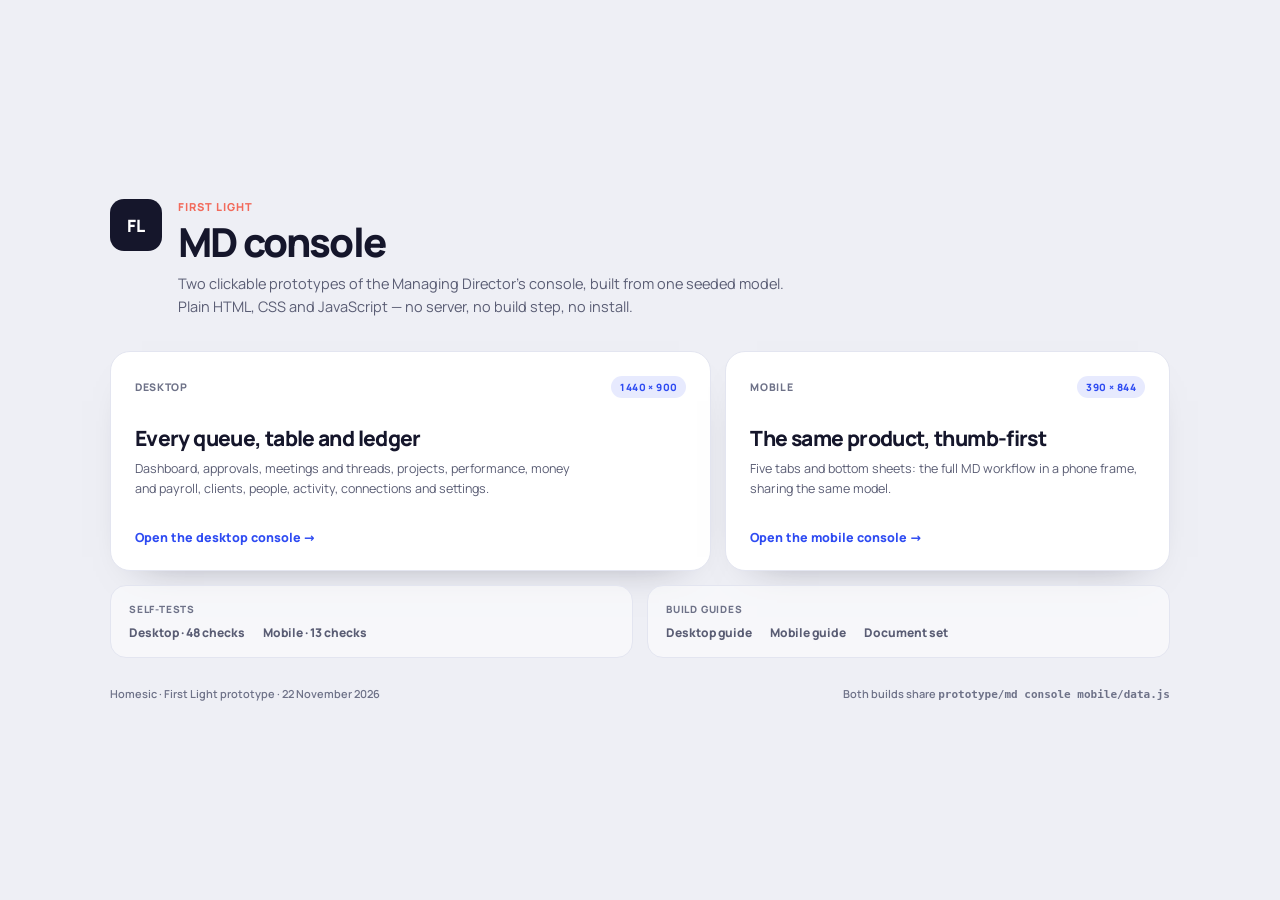
==== index.html @ 13a56bd3 "Add a landing page for the hosted prototypes" ====
<!DOCTYPE html>
<html lang="en">
<head>
<meta charset="utf-8">
<meta name="viewport" content="width=device-width, initial-scale=1">
<title>First Light · MD console prototypes</title>
<style>
  @font-face{font-family:"Manrope";src:url("prototype/md console mobile/fonts/Manrope-400.woff2") format("woff2");font-weight:400;font-display:swap}
  @font-face{font-family:"Manrope";src:url("prototype/md console mobile/fonts/Manrope-600.woff2") format("woff2");font-weight:600;font-display:swap}
  @font-face{font-family:"Manrope";src:url("prototype/md console mobile/fonts/Manrope-800.woff2") format("woff2");font-weight:800;font-display:swap}
  :root{--ink:#15162B;--ink2:#5A5D74;--ink3:#6E7288;--line:#E3E5F0;--canvas:#EEEFF5;--cobalt:#2E4BF2;--coral:#F26A5B}
  *{box-sizing:border-box;margin:0;padding:0}
  body{min-height:100dvh;background:var(--canvas);color:var(--ink);font-family:"Manrope",system-ui,sans-serif;display:grid;place-items:center;padding:32px 20px}
  main{width:min(1060px,100%)}
  header{display:flex;align-items:flex-start;gap:16px;margin-bottom:32px}
  .logo{width:52px;height:52px;border-radius:14px;background:var(--ink);color:#fff;display:grid;place-items:center;font-weight:800;font-size:17px;flex:0 0 auto}
  .kicker{font-size:11px;font-weight:800;letter-spacing:.09em;text-transform:uppercase;color:var(--coral)}
  h1{font-size:40px;font-weight:800;letter-spacing:-.045em;line-height:1;margin-top:8px}
  .lede{font-size:14.5px;line-height:1.6;color:var(--ink2);margin-top:10px;max-width:620px}
  .cards{display:grid;grid-template-columns:1.15fr .85fr;gap:14px}
  .card{display:flex;flex-direction:column;background:#fff;border:1px solid var(--line);border-radius:20px;padding:24px;
    box-shadow:0 18px 40px -32px rgba(21,22,43,.5);text-decoration:none;color:inherit;transition:transform .16s,border-color .16s,box-shadow .16s}
  .card:hover{transform:translateY(-2px);border-color:#C9CEE6;box-shadow:0 26px 50px -32px rgba(21,22,43,.45)}
  .card-top{display:flex;justify-content:space-between;align-items:center;font-size:10.5px;font-weight:800;letter-spacing:.06em;text-transform:uppercase;color:var(--ink3)}
  .pill{font-size:10px;font-weight:800;letter-spacing:.04em;color:var(--cobalt);background:#E7EAFE;border-radius:999px;padding:4px 9px}
  .card h2{font-size:21px;font-weight:800;letter-spacing:-.03em;line-height:1.2;margin-top:28px}
  .card p{font-size:12.5px;line-height:1.6;color:var(--ink2);margin-top:8px;max-width:440px}
  .open{margin-top:30px;font-size:12.5px;font-weight:800;color:var(--cobalt)}
  .card.mobile h2{margin-top:28px}
  .meta{display:grid;grid-template-columns:1fr 1fr;gap:14px;margin-top:14px}
  .panel{background:rgba(255,255,255,.55);border:1px solid var(--line);border-radius:16px;padding:16px 18px}
  .panel h3{font-size:10px;font-weight:800;letter-spacing:.08em;text-transform:uppercase;color:var(--ink3);margin-bottom:8px}
  .links{display:flex;flex-wrap:wrap;gap:8px 18px}
  a.plain{font-size:12px;font-weight:700;color:var(--ink2);text-decoration:none}
  a.plain:hover{color:var(--cobalt)}
  footer{display:flex;justify-content:space-between;gap:14px;flex-wrap:wrap;margin-top:28px;font-size:11px;font-weight:600;color:var(--ink3)}
  @media (max-width: 760px){
    .cards,.meta{grid-template-columns:1fr}
    h1{font-size:32px}
    .card h2{margin-top:20px}
  }
</style>
</head>
<body>
<main>
  <header>
    <div class="logo">FL</div>
    <div>
      <div class="kicker">First Light</div>
      <h1>MD console</h1>
      <p class="lede">Two clickable prototypes of the Managing Director's console, built from one seeded
        model. Plain HTML, CSS and JavaScript — no server, no build step, no install.</p>
    </div>
  </header>

  <section class="cards">
    <a class="card" href="prototype/md%20console%20Desktop/md-app.html">
      <div class="card-top"><span>Desktop</span><span class="pill">1440 × 900</span></div>
      <h2>Every queue, table and ledger</h2>
      <p>Dashboard, approvals, meetings and threads, projects, performance, money and payroll,
        clients, people, activity, connections and settings.</p>
      <span class="open">Open the desktop console →</span>
    </a>
    <a class="card mobile" href="prototype/md%20console%20mobile/m-app.html">
      <div class="card-top"><span>Mobile</span><span class="pill">390 × 844</span></div>
      <h2>The same product, thumb-first</h2>
      <p>Five tabs and bottom sheets: the full MD workflow in a phone frame, sharing the same model.</p>
      <span class="open">Open the mobile console →</span>
    </a>
  </section>

  <section class="meta">
    <div class="panel">
      <h3>Self-tests</h3>
      <div class="links">
        <a class="plain" href="prototype/md%20console%20Desktop/md-app.html?selftest=1">Desktop · 48 checks</a>
        <a class="plain" href="prototype/md%20console%20mobile/m-app.html?selftest=1">Mobile · 13 checks</a>
      </div>
    </div>
    <div class="panel">
      <h3>Build guides</h3>
      <div class="links">
        <a class="plain" href="https://github.com/araryankumar29/blue-light-first-light-docs/blob/main/DESKTOP_APP_GUIDE.md">Desktop guide</a>
        <a class="plain" href="https://github.com/araryankumar29/blue-light-first-light-docs/blob/main/MOBILE_APP_GUIDE.md">Mobile guide</a>
        <a class="plain" href="https://github.com/araryankumar29/blue-light-first-light-docs">Document set</a>
      </div>
    </div>
  </section>

  <footer>
    <span>Homesic · First Light prototype · 22 November 2026</span>
    <span>Both builds share <code>prototype/md console mobile/data.js</code></span>
  </footer>
</main>
</body>
</html>
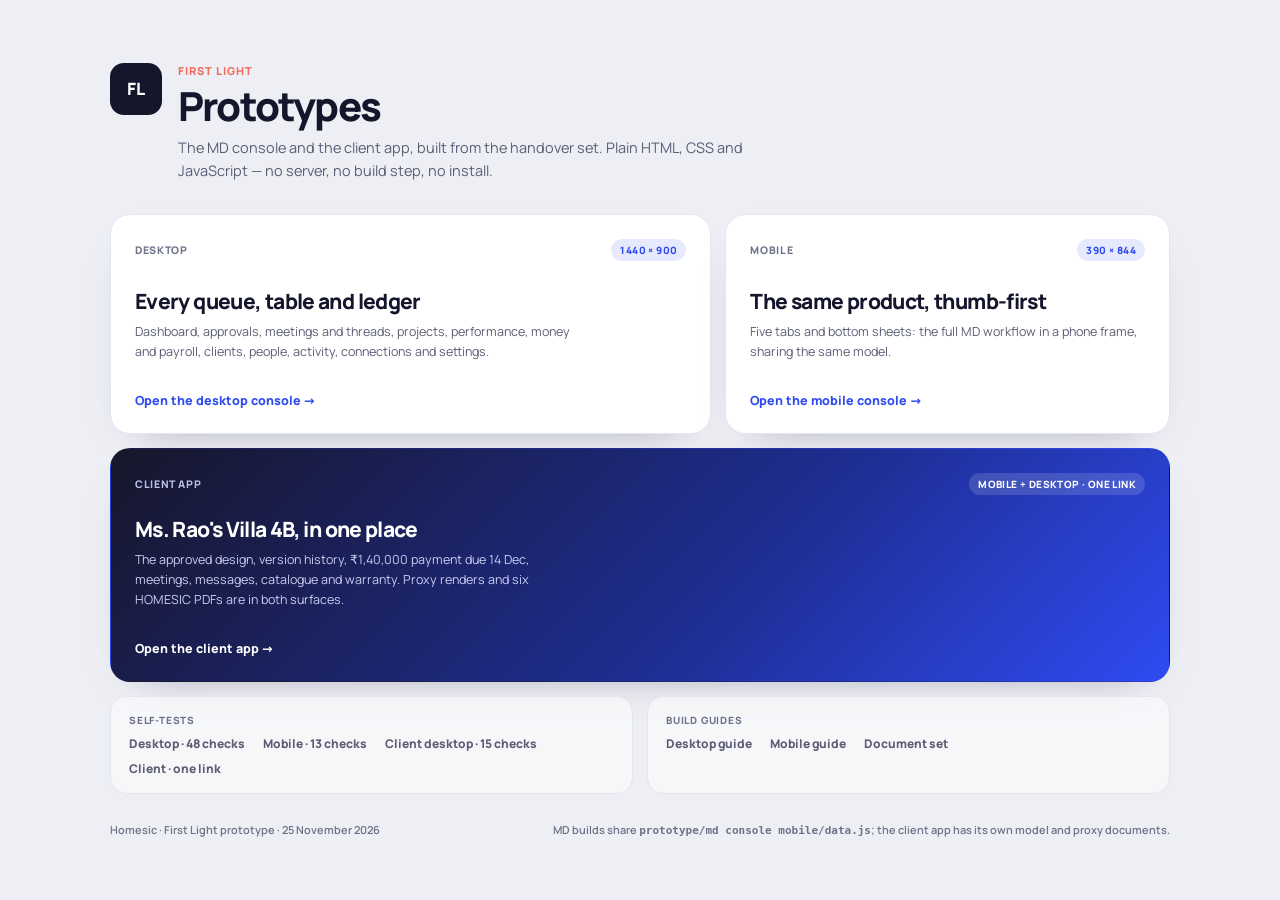
==== commit 2623c735: "prototype: add client mobile and desktop apps" ====
--- a/index.html
+++ b/index.html
@@ -3,7 +3,7 @@
 <head>
 <meta charset="utf-8">
 <meta name="viewport" content="width=device-width, initial-scale=1">
-<title>First Light · MD console prototypes</title>
+<title>First Light · prototypes</title>
 <style>
   @font-face{font-family:"Manrope";src:url("prototype/md console mobile/fonts/Manrope-400.woff2") format("woff2");font-weight:400;font-display:swap}
   @font-face{font-family:"Manrope";src:url("prototype/md console mobile/fonts/Manrope-600.woff2") format("woff2");font-weight:600;font-display:swap}
@@ -27,6 +27,12 @@
   .card p{font-size:12.5px;line-height:1.6;color:var(--ink2);margin-top:8px;max-width:440px}
   .open{margin-top:30px;font-size:12.5px;font-weight:800;color:var(--cobalt)}
   .card.mobile h2{margin-top:28px}
+  .card.client{grid-column:1/-1;background:linear-gradient(135deg,#17162A 0%,#1E2D90 58%,#2E4BF2 100%);border-color:transparent;color:#fff}
+  .card.client .card-top{color:#B9C0EA}
+  .card.client .pill{background:rgba(255,255,255,.14);color:#fff}
+  .card.client h2{color:#fff;margin-top:22px}
+  .card.client p{color:#C9CEF2}
+  .card.client .open{color:#fff}
   .meta{display:grid;grid-template-columns:1fr 1fr;gap:14px;margin-top:14px}
   .panel{background:rgba(255,255,255,.55);border:1px solid var(--line);border-radius:16px;padding:16px 18px}
   .panel h3{font-size:10px;font-weight:800;letter-spacing:.08em;text-transform:uppercase;color:var(--ink3);margin-bottom:8px}
@@ -47,9 +53,9 @@
     <div class="logo">FL</div>
     <div>
       <div class="kicker">First Light</div>
-      <h1>MD console</h1>
-      <p class="lede">Two clickable prototypes of the Managing Director's console, built from one seeded
-        model. Plain HTML, CSS and JavaScript — no server, no build step, no install.</p>
+      <h1>Prototypes</h1>
+      <p class="lede">The MD console and the client app, built from the handover set. Plain HTML, CSS
+        and JavaScript — no server, no build step, no install.</p>
     </div>
   </header>
 
@@ -67,6 +73,13 @@
       <p>Five tabs and bottom sheets: the full MD workflow in a phone frame, sharing the same model.</p>
       <span class="open">Open the mobile console →</span>
     </a>
+    <a class="card client" href="prototype/client-app/index.html">
+      <div class="card-top"><span>Client app</span><span class="pill">Mobile + desktop · one link</span></div>
+      <h2>Ms. Rao's Villa 4B, in one place</h2>
+      <p>The approved design, version history, ₹1,40,000 payment due 14 Dec, meetings, messages,
+        catalogue and warranty. Proxy renders and six HOMESIC PDFs are in both surfaces.</p>
+      <span class="open">Open the client app →</span>
+    </a>
   </section>
 
   <section class="meta">
@@ -75,6 +88,8 @@
       <div class="links">
         <a class="plain" href="prototype/md%20console%20Desktop/md-app.html?selftest=1">Desktop · 48 checks</a>
         <a class="plain" href="prototype/md%20console%20mobile/m-app.html?selftest=1">Mobile · 13 checks</a>
+        <a class="plain" href="prototype/client-app-desktop/index.html?selftest=1">Client desktop · 15 checks</a>
+        <a class="plain" href="prototype/client-app/index.html">Client · one link</a>
       </div>
     </div>
     <div class="panel">
@@ -88,8 +103,8 @@
   </section>
 
   <footer>
-    <span>Homesic · First Light prototype · 22 November 2026</span>
-    <span>Both builds share <code>prototype/md console mobile/data.js</code></span>
+    <span>Homesic · First Light prototype · 25 November 2026</span>
+    <span>MD builds share <code>prototype/md console mobile/data.js</code>; the client app has its own model and proxy documents.</span>
   </footer>
 </main>
 </body>
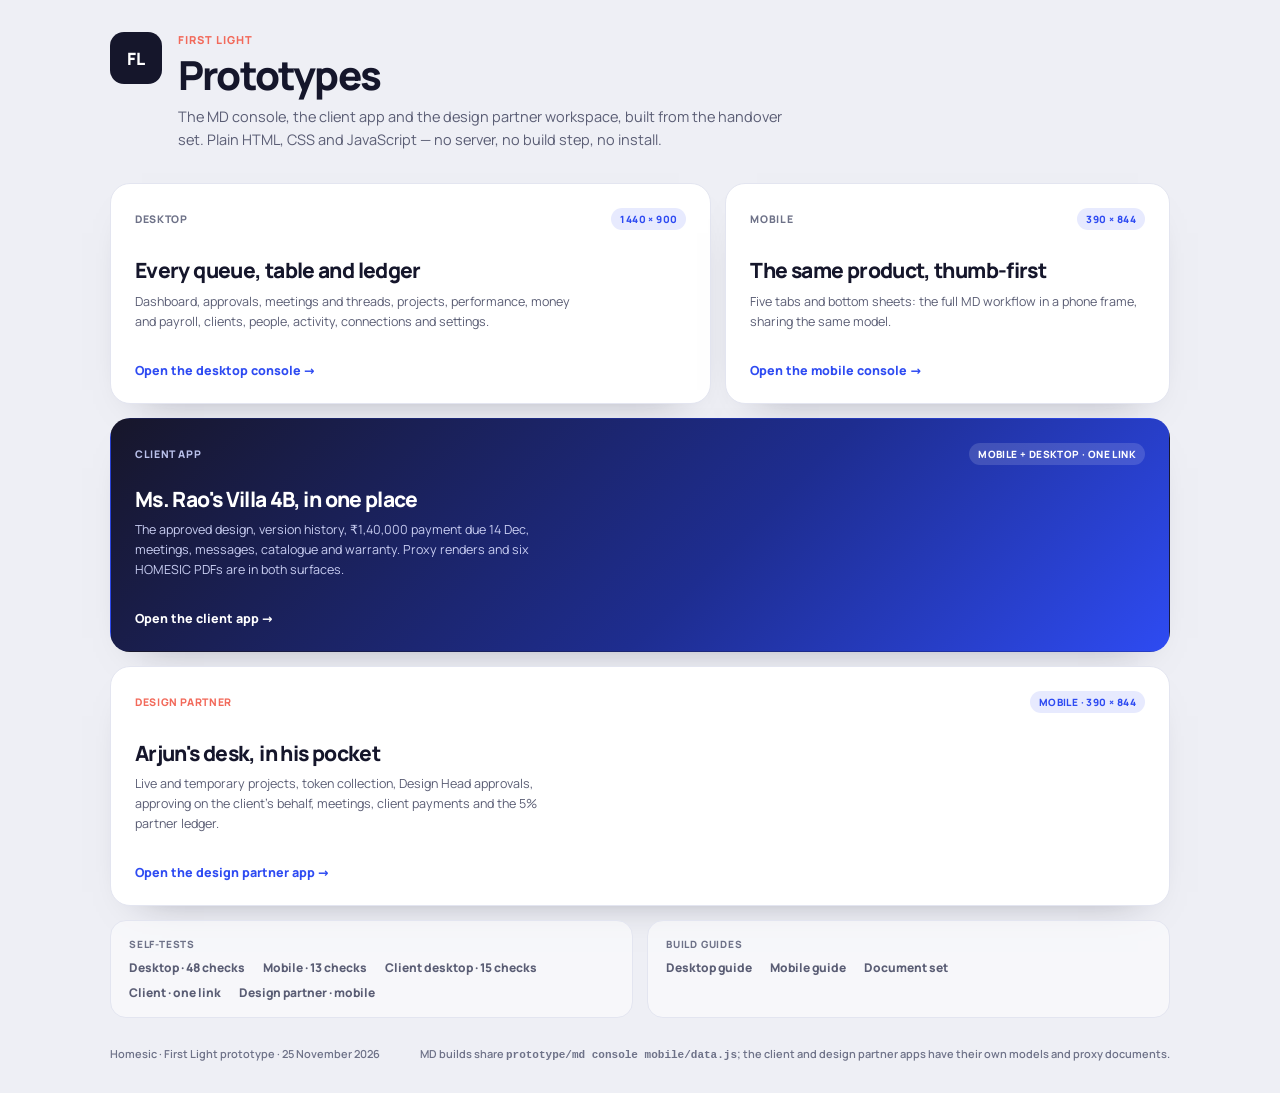
==== commit f9bcced6: "prototype: add design partner mobile app" ====
--- a/index.html
+++ b/index.html
@@ -33,6 +33,8 @@
   .card.client h2{color:#fff;margin-top:22px}
   .card.client p{color:#C9CEF2}
   .card.client .open{color:#fff}
+  .card.dp{grid-column:1/-1;background:#fff;border-color:var(--line)}
+  .card.dp .card-top{color:var(--coral)}
   .meta{display:grid;grid-template-columns:1fr 1fr;gap:14px;margin-top:14px}
   .panel{background:rgba(255,255,255,.55);border:1px solid var(--line);border-radius:16px;padding:16px 18px}
   .panel h3{font-size:10px;font-weight:800;letter-spacing:.08em;text-transform:uppercase;color:var(--ink3);margin-bottom:8px}
@@ -54,8 +56,8 @@
     <div>
       <div class="kicker">First Light</div>
       <h1>Prototypes</h1>
-      <p class="lede">The MD console and the client app, built from the handover set. Plain HTML, CSS
-        and JavaScript — no server, no build step, no install.</p>
+      <p class="lede">The MD console, the client app and the design partner workspace, built from the
+        handover set. Plain HTML, CSS and JavaScript — no server, no build step, no install.</p>
     </div>
   </header>
 
@@ -80,6 +82,13 @@
         catalogue and warranty. Proxy renders and six HOMESIC PDFs are in both surfaces.</p>
       <span class="open">Open the client app →</span>
     </a>
+    <a class="card dp" href="prototype/design-partner-mobile/index.html">
+      <div class="card-top"><span>Design partner</span><span class="pill">Mobile · 390 × 844</span></div>
+      <h2>Arjun's desk, in his pocket</h2>
+      <p>Live and temporary projects, token collection, Design Head approvals, approving on the
+        client's behalf, meetings, client payments and the 5% partner ledger.</p>
+      <span class="open">Open the design partner app →</span>
+    </a>
   </section>
 
   <section class="meta">
@@ -90,6 +99,7 @@
         <a class="plain" href="prototype/md%20console%20mobile/m-app.html?selftest=1">Mobile · 13 checks</a>
         <a class="plain" href="prototype/client-app-desktop/index.html?selftest=1">Client desktop · 15 checks</a>
         <a class="plain" href="prototype/client-app/index.html">Client · one link</a>
+        <a class="plain" href="prototype/design-partner-mobile/index.html">Design partner · mobile</a>
       </div>
     </div>
     <div class="panel">
@@ -104,7 +114,7 @@
 
   <footer>
     <span>Homesic · First Light prototype · 25 November 2026</span>
-    <span>MD builds share <code>prototype/md console mobile/data.js</code>; the client app has its own model and proxy documents.</span>
+    <span>MD builds share <code>prototype/md console mobile/data.js</code>; the client and design partner apps have their own models and proxy documents.</span>
   </footer>
 </main>
 </body>
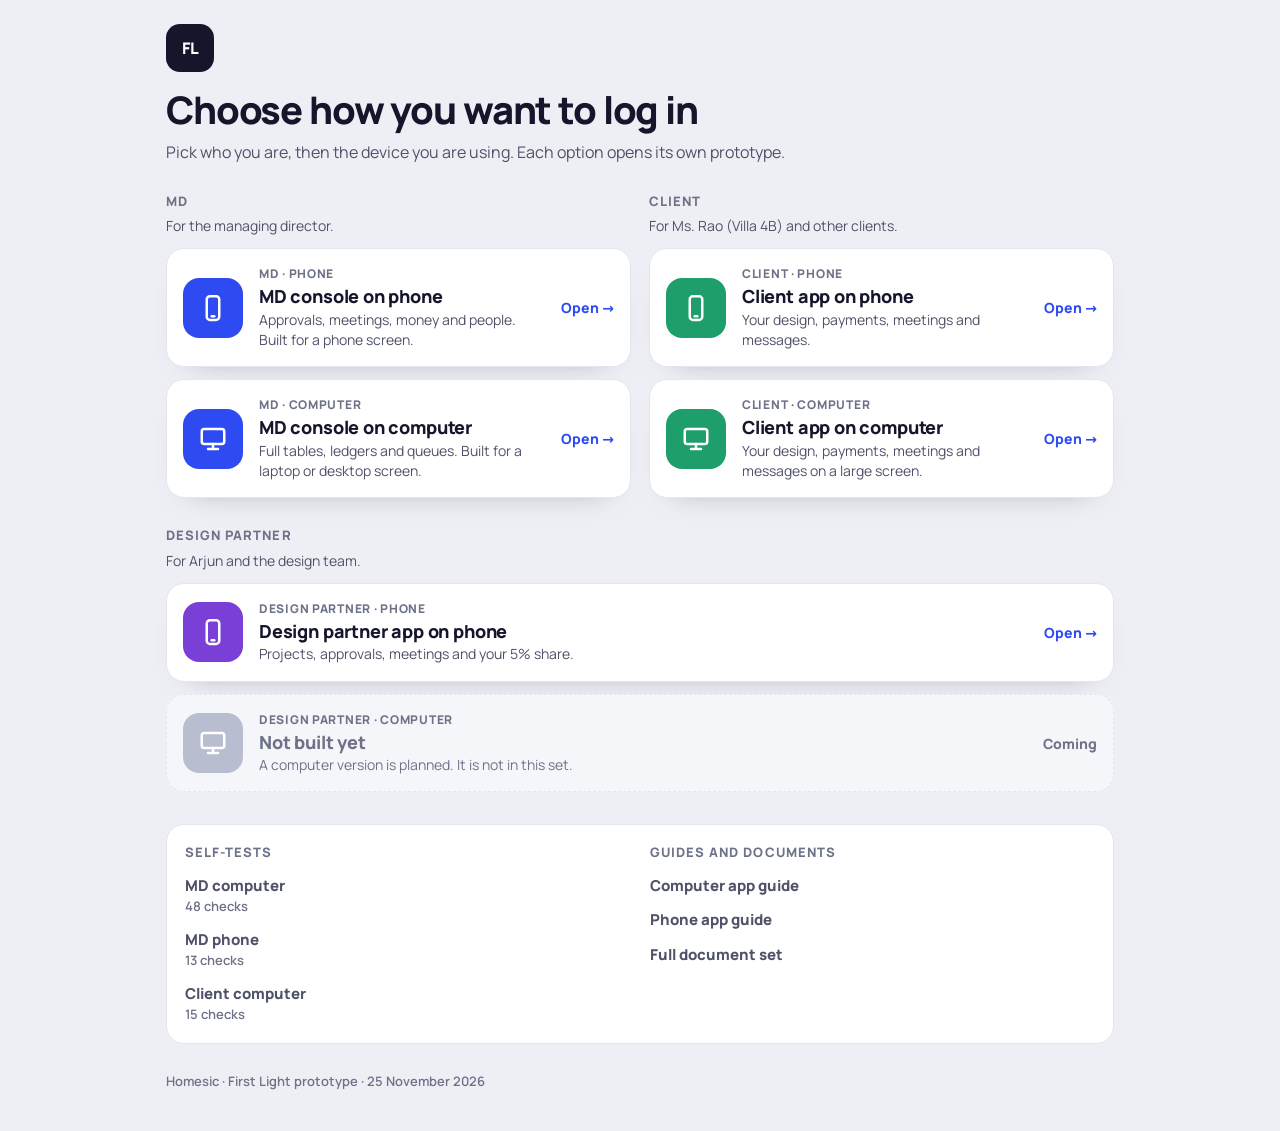
==== commit 1cd762b4: "Redesign landing page as a login chooser Groups MD, Client and Design partner, each split into phone" ====
--- a/index.html
+++ b/index.html
@@ -2,120 +2,137 @@
 <html lang="en">
 <head>
 <meta charset="utf-8">
-<meta name="viewport" content="width=device-width, initial-scale=1">
-<title>First Light · prototypes</title>
+<meta name="viewport" content="width=device-width, initial-scale=1, viewport-fit=cover">
+<title>First Light · choose how to log in</title>
 <style>
   @font-face{font-family:"Manrope";src:url("prototype/md console mobile/fonts/Manrope-400.woff2") format("woff2");font-weight:400;font-display:swap}
   @font-face{font-family:"Manrope";src:url("prototype/md console mobile/fonts/Manrope-600.woff2") format("woff2");font-weight:600;font-display:swap}
   @font-face{font-family:"Manrope";src:url("prototype/md console mobile/fonts/Manrope-800.woff2") format("woff2");font-weight:800;font-display:swap}
-  :root{--ink:#15162B;--ink2:#5A5D74;--ink3:#6E7288;--line:#E3E5F0;--canvas:#EEEFF5;--cobalt:#2E4BF2;--coral:#F26A5B}
+  :root{--ink:#15162B;--ink2:#4F5268;--ink3:#6E7288;--line:#E3E5F0;--canvas:#EEEFF5;--cobalt:#2E4BF2;--coral:#F26A5B;--mint:#1E9E6A;--plum:#7A3FD6}
   *{box-sizing:border-box;margin:0;padding:0}
-  body{min-height:100dvh;background:var(--canvas);color:var(--ink);font-family:"Manrope",system-ui,sans-serif;display:grid;place-items:center;padding:32px 20px}
-  main{width:min(1060px,100%)}
-  header{display:flex;align-items:flex-start;gap:16px;margin-bottom:32px}
-  .logo{width:52px;height:52px;border-radius:14px;background:var(--ink);color:#fff;display:grid;place-items:center;font-weight:800;font-size:17px;flex:0 0 auto}
-  .kicker{font-size:11px;font-weight:800;letter-spacing:.09em;text-transform:uppercase;color:var(--coral)}
-  h1{font-size:40px;font-weight:800;letter-spacing:-.045em;line-height:1;margin-top:8px}
-  .lede{font-size:14.5px;line-height:1.6;color:var(--ink2);margin-top:10px;max-width:620px}
-  .cards{display:grid;grid-template-columns:1.15fr .85fr;gap:14px}
-  .card{display:flex;flex-direction:column;background:#fff;border:1px solid var(--line);border-radius:20px;padding:24px;
-    box-shadow:0 18px 40px -32px rgba(21,22,43,.5);text-decoration:none;color:inherit;transition:transform .16s,border-color .16s,box-shadow .16s}
-  .card:hover{transform:translateY(-2px);border-color:#C9CEE6;box-shadow:0 26px 50px -32px rgba(21,22,43,.45)}
-  .card-top{display:flex;justify-content:space-between;align-items:center;font-size:10.5px;font-weight:800;letter-spacing:.06em;text-transform:uppercase;color:var(--ink3)}
-  .pill{font-size:10px;font-weight:800;letter-spacing:.04em;color:var(--cobalt);background:#E7EAFE;border-radius:999px;padding:4px 9px}
-  .card h2{font-size:21px;font-weight:800;letter-spacing:-.03em;line-height:1.2;margin-top:28px}
-  .card p{font-size:12.5px;line-height:1.6;color:var(--ink2);margin-top:8px;max-width:440px}
-  .open{margin-top:30px;font-size:12.5px;font-weight:800;color:var(--cobalt)}
-  .card.mobile h2{margin-top:28px}
-  .card.client{grid-column:1/-1;background:linear-gradient(135deg,#17162A 0%,#1E2D90 58%,#2E4BF2 100%);border-color:transparent;color:#fff}
-  .card.client .card-top{color:#B9C0EA}
-  .card.client .pill{background:rgba(255,255,255,.14);color:#fff}
-  .card.client h2{color:#fff;margin-top:22px}
-  .card.client p{color:#C9CEF2}
-  .card.client .open{color:#fff}
-  .card.dp{grid-column:1/-1;background:#fff;border-color:var(--line)}
-  .card.dp .card-top{color:var(--coral)}
-  .meta{display:grid;grid-template-columns:1fr 1fr;gap:14px;margin-top:14px}
-  .panel{background:rgba(255,255,255,.55);border:1px solid var(--line);border-radius:16px;padding:16px 18px}
-  .panel h3{font-size:10px;font-weight:800;letter-spacing:.08em;text-transform:uppercase;color:var(--ink3);margin-bottom:8px}
-  .links{display:flex;flex-wrap:wrap;gap:8px 18px}
-  a.plain{font-size:12px;font-weight:700;color:var(--ink2);text-decoration:none}
-  a.plain:hover{color:var(--cobalt)}
-  footer{display:flex;justify-content:space-between;gap:14px;flex-wrap:wrap;margin-top:28px;font-size:11px;font-weight:600;color:var(--ink3)}
-  @media (max-width: 760px){
-    .cards,.meta{grid-template-columns:1fr}
-    h1{font-size:32px}
-    .card h2{margin-top:20px}
+  html{-webkit-text-size-adjust:100%}
+  body{min-height:100dvh;background:var(--canvas);color:var(--ink);font-family:"Manrope",system-ui,-apple-system,sans-serif;font-size:16px;line-height:1.5}
+  main{width:100%;max-width:980px;margin:0 auto;padding:max(24px,env(safe-area-inset-top)) max(16px,env(safe-area-inset-right)) 40px max(16px,env(safe-area-inset-left))}
+  .logo{display:inline-grid;place-items:center;width:48px;height:48px;border-radius:14px;background:var(--ink);color:#fff;font-weight:800;font-size:16px}
+  h1{font-size:30px;font-weight:800;letter-spacing:-.03em;line-height:1.15;margin-top:16px}
+  .sub{font-size:16px;color:var(--ink2);margin-top:8px}
+  .group{margin-top:28px}
+  .group h2{font-size:13px;font-weight:800;letter-spacing:.08em;text-transform:uppercase;color:var(--ink3);margin-bottom:4px}
+  .group .who{font-size:14px;color:var(--ink2);margin-bottom:12px}
+  .opts{display:grid;gap:12px}
+  .opt{display:flex;align-items:center;gap:16px;background:#fff;border:1px solid var(--line);border-radius:18px;padding:16px;text-decoration:none;color:inherit;min-height:88px;box-shadow:0 14px 30px -26px rgba(21,22,43,.5)}
+  .opt:active{transform:scale(.99)}
+  .opt:hover{border-color:#C9CEE6}
+  .ico{flex:0 0 auto;width:60px;height:60px;border-radius:16px;display:grid;place-items:center}
+  .ico svg{width:30px;height:30px;stroke:#fff;fill:none;stroke-width:2;stroke-linecap:round;stroke-linejoin:round}
+  .c-md{background:var(--cobalt)}
+  .c-client{background:var(--mint)}
+  .c-dp{background:var(--plum)}
+  .c-off{background:#B9BDD0}
+  .txt{flex:1;min-width:0;display:grid;gap:2px}
+  .tag{font-size:12px;font-weight:800;letter-spacing:.06em;text-transform:uppercase;color:var(--ink3)}
+  .title{font-size:18px;font-weight:800;letter-spacing:-.01em;line-height:1.25}
+  .desc{font-size:14px;color:var(--ink2);line-height:1.45}
+  .go{flex:0 0 auto;font-size:14px;font-weight:800;color:var(--cobalt);white-space:nowrap}
+  .opt.off{background:#F5F6FA;border-style:dashed;cursor:default;box-shadow:none}
+  .opt.off .title,.opt.off .desc{color:var(--ink3)}
+  .opt.off .go{color:var(--ink3)}
+  .extra{margin-top:32px;background:#fff;border:1px solid var(--line);border-radius:18px;padding:18px}
+  .extra h3{font-size:13px;font-weight:800;letter-spacing:.08em;text-transform:uppercase;color:var(--ink3);margin-bottom:10px}
+  .extra ul{list-style:none;display:grid;gap:10px}
+  .extra a{color:var(--ink2);font-size:15px;font-weight:700;text-decoration:none}
+  .extra a:hover{color:var(--cobalt)}
+  .extra small{display:block;font-size:13px;color:var(--ink3);font-weight:600}
+  footer{margin-top:28px;font-size:13px;color:var(--ink3);font-weight:600}
+  @media (min-width: 760px){
+    h1{font-size:38px}
+    .groups{display:grid;grid-template-columns:1fr 1fr;gap:0 18px;align-items:start}
+    .group.wide{grid-column:1/-1}
+    .extra{display:grid;grid-template-columns:1fr 1fr;gap:20px}
   }
 </style>
 </head>
 <body>
 <main>
-  <header>
-    <div class="logo">FL</div>
+  <div class="logo">FL</div>
+  <h1>Choose how you want to log in</h1>
+  <p class="sub">Pick who you are, then the device you are using. Each option opens its own prototype.</p>
+
+  <div class="groups">
+
+    <section class="group">
+      <h2>MD</h2>
+      <p class="who">For the managing director.</p>
+      <div class="opts">
+        <a class="opt" href="prototype/md%20console%20mobile/m-app.html">
+          <span class="ico c-md"><svg viewBox="0 0 24 24" aria-hidden="true"><rect x="7" y="2.5" width="10" height="19" rx="2.5"/><path d="M11 18.5h2"/></svg></span>
+          <span class="txt"><span class="tag">MD · Phone</span><span class="title">MD console on phone</span><span class="desc">Approvals, meetings, money and people. Built for a phone screen.</span></span>
+          <span class="go">Open →</span>
+        </a>
+        <a class="opt" href="prototype/md%20console%20Desktop/md-app.html">
+          <span class="ico c-md"><svg viewBox="0 0 24 24" aria-hidden="true"><rect x="3" y="4" width="18" height="12" rx="2"/><path d="M8 20h8M12 16v4"/></svg></span>
+          <span class="txt"><span class="tag">MD · Computer</span><span class="title">MD console on computer</span><span class="desc">Full tables, ledgers and queues. Built for a laptop or desktop screen.</span></span>
+          <span class="go">Open →</span>
+        </a>
+      </div>
+    </section>
+
+    <section class="group">
+      <h2>Client</h2>
+      <p class="who">For Ms. Rao (Villa 4B) and other clients.</p>
+      <div class="opts">
+        <a class="opt" href="prototype/client-app-mobile/index.html">
+          <span class="ico c-client"><svg viewBox="0 0 24 24" aria-hidden="true"><rect x="7" y="2.5" width="10" height="19" rx="2.5"/><path d="M11 18.5h2"/></svg></span>
+          <span class="txt"><span class="tag">Client · Phone</span><span class="title">Client app on phone</span><span class="desc">Your design, payments, meetings and messages.</span></span>
+          <span class="go">Open →</span>
+        </a>
+        <a class="opt" href="prototype/client-app-desktop/index.html">
+          <span class="ico c-client"><svg viewBox="0 0 24 24" aria-hidden="true"><rect x="3" y="4" width="18" height="12" rx="2"/><path d="M8 20h8M12 16v4"/></svg></span>
+          <span class="txt"><span class="tag">Client · Computer</span><span class="title">Client app on computer</span><span class="desc">Your design, payments, meetings and messages on a large screen.</span></span>
+          <span class="go">Open →</span>
+        </a>
+      </div>
+    </section>
+
+    <section class="group wide">
+      <h2>Design partner</h2>
+      <p class="who">For Arjun and the design team.</p>
+      <div class="opts">
+        <a class="opt" href="prototype/design-partner-mobile/index.html">
+          <span class="ico c-dp"><svg viewBox="0 0 24 24" aria-hidden="true"><rect x="7" y="2.5" width="10" height="19" rx="2.5"/><path d="M11 18.5h2"/></svg></span>
+          <span class="txt"><span class="tag">Design partner · Phone</span><span class="title">Design partner app on phone</span><span class="desc">Projects, approvals, meetings and your 5% share.</span></span>
+          <span class="go">Open →</span>
+        </a>
+        <div class="opt off" aria-disabled="true">
+          <span class="ico c-off"><svg viewBox="0 0 24 24" aria-hidden="true"><rect x="3" y="4" width="18" height="12" rx="2"/><path d="M8 20h8M12 16v4"/></svg></span>
+          <span class="txt"><span class="tag">Design partner · Computer</span><span class="title">Not built yet</span><span class="desc">A computer version is planned. It is not in this set.</span></span>
+          <span class="go">Coming</span>
+        </div>
+      </div>
+    </section>
+
+  </div>
+
+  <section class="extra">
     <div>
-      <div class="kicker">First Light</div>
-      <h1>Prototypes</h1>
-      <p class="lede">The MD console, the client app and the design partner workspace, built from the
-        handover set. Plain HTML, CSS and JavaScript — no server, no build step, no install.</p>
+      <h3>Self-tests</h3>
+      <ul>
+        <li><a href="prototype/md%20console%20Desktop/md-app.html?selftest=1">MD computer <small>48 checks</small></a></li>
+        <li><a href="prototype/md%20console%20mobile/m-app.html?selftest=1">MD phone <small>13 checks</small></a></li>
+        <li><a href="prototype/client-app-desktop/index.html?selftest=1">Client computer <small>15 checks</small></a></li>
+      </ul>
     </div>
-  </header>
-
-  <section class="cards">
-    <a class="card" href="prototype/md%20console%20Desktop/md-app.html">
-      <div class="card-top"><span>Desktop</span><span class="pill">1440 × 900</span></div>
-      <h2>Every queue, table and ledger</h2>
-      <p>Dashboard, approvals, meetings and threads, projects, performance, money and payroll,
-        clients, people, activity, connections and settings.</p>
-      <span class="open">Open the desktop console →</span>
-    </a>
-    <a class="card mobile" href="prototype/md%20console%20mobile/m-app.html">
-      <div class="card-top"><span>Mobile</span><span class="pill">390 × 844</span></div>
-      <h2>The same product, thumb-first</h2>
-      <p>Five tabs and bottom sheets: the full MD workflow in a phone frame, sharing the same model.</p>
-      <span class="open">Open the mobile console →</span>
-    </a>
-    <a class="card client" href="prototype/client-app/index.html">
-      <div class="card-top"><span>Client app</span><span class="pill">Mobile + desktop · one link</span></div>
-      <h2>Ms. Rao's Villa 4B, in one place</h2>
-      <p>The approved design, version history, ₹1,40,000 payment due 14 Dec, meetings, messages,
-        catalogue and warranty. Proxy renders and six HOMESIC PDFs are in both surfaces.</p>
-      <span class="open">Open the client app →</span>
-    </a>
-    <a class="card dp" href="prototype/design-partner-mobile/index.html">
-      <div class="card-top"><span>Design partner</span><span class="pill">Mobile · 390 × 844</span></div>
-      <h2>Arjun's desk, in his pocket</h2>
-      <p>Live and temporary projects, token collection, Design Head approvals, approving on the
-        client's behalf, meetings, client payments and the 5% partner ledger.</p>
-      <span class="open">Open the design partner app →</span>
-    </a>
-  </section>
-
-  <section class="meta">
-    <div class="panel">
-      <h3>Self-tests</h3>
-      <div class="links">
-        <a class="plain" href="prototype/md%20console%20Desktop/md-app.html?selftest=1">Desktop · 48 checks</a>
-        <a class="plain" href="prototype/md%20console%20mobile/m-app.html?selftest=1">Mobile · 13 checks</a>
-        <a class="plain" href="prototype/client-app-desktop/index.html?selftest=1">Client desktop · 15 checks</a>
-        <a class="plain" href="prototype/client-app/index.html">Client · one link</a>
-        <a class="plain" href="prototype/design-partner-mobile/index.html">Design partner · mobile</a>
-      </div>
-    </div>
-    <div class="panel">
-      <h3>Build guides</h3>
-      <div class="links">
-        <a class="plain" href="https://github.com/araryankumar29/blue-light-first-light-docs/blob/main/DESKTOP_APP_GUIDE.md">Desktop guide</a>
-        <a class="plain" href="https://github.com/araryankumar29/blue-light-first-light-docs/blob/main/MOBILE_APP_GUIDE.md">Mobile guide</a>
-        <a class="plain" href="https://github.com/araryankumar29/blue-light-first-light-docs">Document set</a>
-      </div>
+    <div>
+      <h3>Guides and documents</h3>
+      <ul>
+        <li><a href="https://github.com/araryankumar29/blue-light-first-light-docs/blob/main/DESKTOP_APP_GUIDE.md">Computer app guide</a></li>
+        <li><a href="https://github.com/araryankumar29/blue-light-first-light-docs/blob/main/MOBILE_APP_GUIDE.md">Phone app guide</a></li>
+        <li><a href="https://github.com/araryankumar29/blue-light-first-light-docs">Full document set</a></li>
+      </ul>
     </div>
   </section>
 
-  <footer>
-    <span>Homesic · First Light prototype · 25 November 2026</span>
-    <span>MD builds share <code>prototype/md console mobile/data.js</code>; the client and design partner apps have their own models and proxy documents.</span>
-  </footer>
+  <footer>Homesic · First Light prototype · 25 November 2026</footer>
 </main>
 </body>
 </html>
